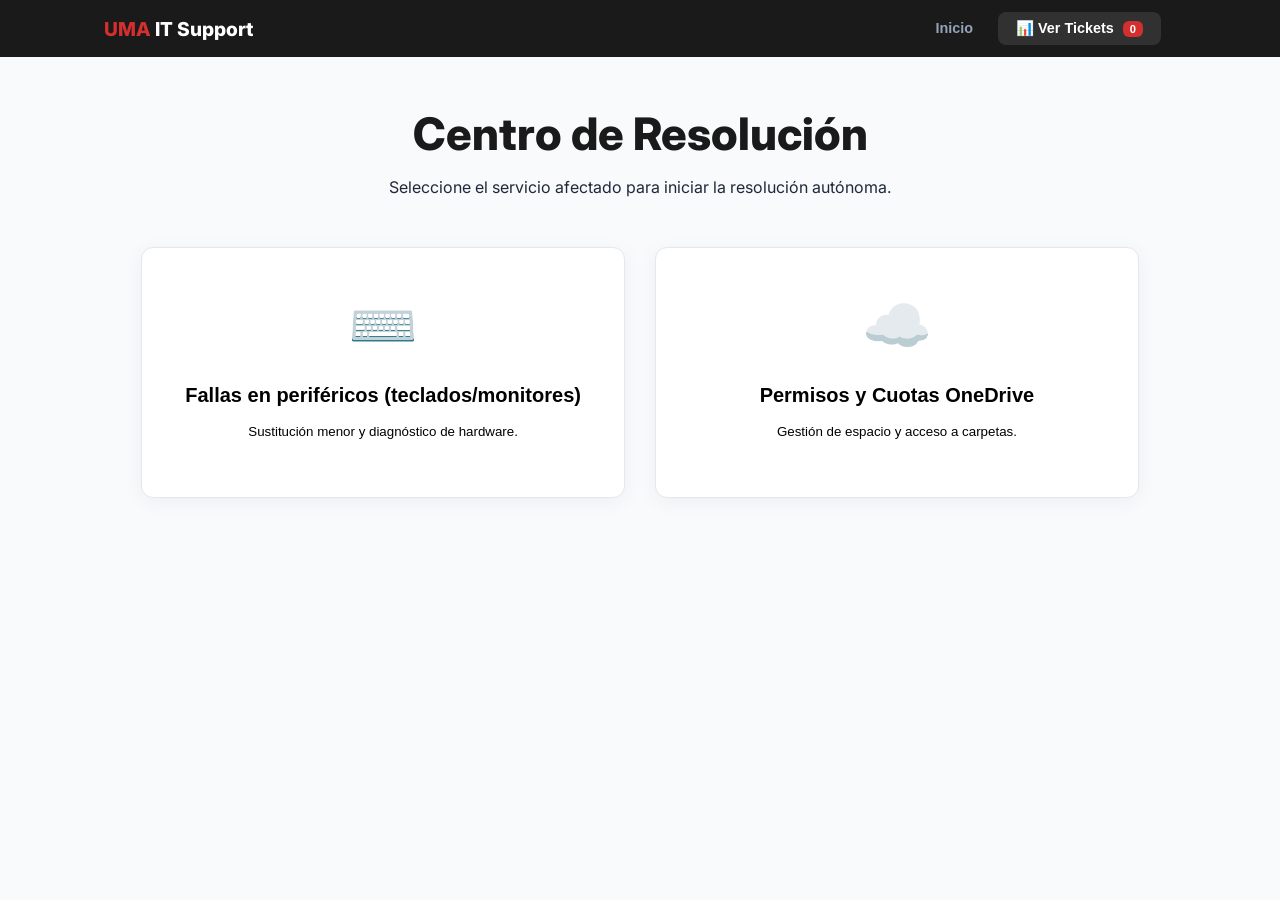
==== index.html @ 64b9947b "Rename proto.html to index.html" ====
<!DOCTYPE html>
<html lang="es">
<head>
    <meta charset="UTF-8">
    <meta name="viewport" content="width=device-width, initial-scale=1.0">
    <title>Portal de Soporte UMA - Gestión de TI</title>
    <link rel="stylesheet" href="styles.css">
    <link href="https://fonts.googleapis.com/css2?family=Inter:wght@400;500;600;700;800&display=swap" rel="stylesheet">
</head>
<body>
    <nav class="top-nav">
        <div class="nav-container">
            <div class="nav-logo"><span>UMA</span> IT Support</div>
            <div class="nav-links">
                <button class="nav-btn" onclick="showView('home-view')">Inicio</button>
                <button class="nav-btn btn-primary-nav" onclick="showDashboard()">
                    📊 Ver Tickets <span id="ticket-count" class="badge">0</span>
                </button>
            </div>
        </div>
    </nav>

    <div class="main-container">
        <section id="home-view" class="view">
            <div class="hero-section">
                <h1>Centro de Resolución</h1>
                <p>Seleccione el servicio afectado para iniciar la resolución autónoma.</p>
            </div>
            <nav class="portal-grid">
                <button class="support-card" onclick="startFlow('perifericos')">
                    <div class="card-icon">⌨️</div>
                    <h2>Fallas en periféricos (teclados/monitores)</h2>
                    <p>Sustitución menor y diagnóstico de hardware.</p>
                </button>
                <button class="support-card" onclick="startFlow('onedrive')">
                    <div class="card-icon">☁️</div>
                    <h2>Permisos y Cuotas OneDrive</h2>
                    <p>Gestión de espacio y acceso a carpetas.</p>
                </button>
            </nav>
        </section>

        <section id="flow-view" class="view hidden">
            <div class="wizard-container">
                <div class="progress-wrapper">
                    <div class="progress-container"><div id="progress-bar" class="progress-bar"></div></div>
                </div>
                <div class="flow-card">
                    <div id="step-1" class="step active">
                        <span class="step-tag">Paso 1: Energía</span>
                        <h3>Revisión de cables y encendido</h3>
                        <p>Asegúrese de que el monitor esté encendido. Si no da imagen, desconecte y vuelva a conectar el cable de energía al tomacorriente.</p>
                        <div class="btn-group">
                            <button class="btn-solved" onclick="solvedAction()">✅ ¡Solucionado!</button>
                            <button class="btn-black" onclick="nextStep(2)">Sigue fallando</button>
                        </div>
                    </div>
                    <div id="step-2" class="step">
                        <span class="step-tag">Paso 2: Conexión</span>
                        <h3>Prueba de Puertos y Limpieza</h3>
                        <p>Verifique que el puerto USB no tenga polvo o pelusa. Intente conectar el dispositivo en una ranura USB diferente.</p>
                        <div class="btn-group">
                            <button class="btn-solved" onclick="solvedAction()">✅ ¡Solucionado!</button>
                            <button class="btn-black" onclick="nextStep(3)">Probé otro puerto y sigue igual</button>
                        </div>
                    </div>
                    <div id="step-3" class="step">
                        <span class="step-tag">Paso 3: Seguridad</span>
                        <h3>Inspección Física del Cable</h3>
                        <p>¿El cable presenta daños visibles, está pelado o roto? (Requiere reemplazo inmediato por seguridad).</p>
                        <div class="btn-group">
                            <button class="btn-danger" onclick="setEscalation('Daño Físico'); nextStep(6);">Sí, está roto</button>
                            <button class="btn-black" onclick="nextStep(4)">El cable está bien</button>
                        </div>
                    </div>
                    <div id="step-4" class="step">
                        <span class="step-tag">Paso 4: Software</span>
                        <h3>Prueba de Configuración (Nivel 1 Call)</h3>
                        <p>Presione la tecla <b>Windows + P</b>. ¿Aparece el menú de proyección o el teclado reacciona a los comandos del sistema?</p>
                        <div class="btn-group">
                            <button class="btn-solved" onclick="solvedAction()">✅ ¡Solucionado!</button>
                            <button class="btn-black" onclick="setEscalation('Error de Drivers/SO'); nextStep(5);">No reacciona al software</button>
                        </div>
                    </div>
                    <div id="step-5" class="step">
                        <span class="step-tag">Paso 5: Triage</span>
                        <h3>Validación de Área (L1 vs L4)</h3>
                        <p>¿Hay otros compañeros en su misma área con la misma falla masiva hoy?</p>
                        <div class="btn-group">
                            <button class="btn-danger" onclick="setEscalation('Defecto de Lote'); nextStep(6);">Sí, falla masiva</button>
                            <button class="btn-black" onclick="nextStep(6);">No, solo soy yo</button>
                        </div>
                    </div>
                    <div id="step-6" class="step">
                        <span class="step-tag">Registro</span>
                        <h3>Creación de Ticket</h3>
                        <p>Diagnóstico preliminar: <strong id="hw-diag-pre">L1 - Reemplazo Menor</strong></p>
                        <input type="text" id="user-name" placeholder="Tu nombre completo" class="modern-input">
                        <button class="btn-submit" onclick="generateTicket('Soporte Hardware')">Crear Ticket</button>
                    </div>
                </div>
            </div>
        </section>

        <section id="onedrive-flow" class="view hidden">
            <div class="wizard-container">
                <div class="progress-wrapper">
                    <div class="progress-container"><div id="od-progress-bar" class="progress-bar"></div></div>
                </div>
                <div class="flow-card">
                    <div id="od-step-1" class="step active">
                        <h3>Problema en OneDrive</h3>
                        <p>Seleccione el error exacto que muestra el sistema:</p>
                        <div class="btn-group-vertical">
                            <button class="option-btn" onclick="branchOneDrive('cuota')">☁️ Almacenamiento lleno / Cuota excedida</button>
                            <button class="option-btn" onclick="branchOneDrive('permisos')">🔑 Mensaje de "No tienes permiso"</button>
                        </div>
                    </div>
                    <div id="od-step-cuota-1" class="step">
                        <span class="step-tag">Espacio</span>
                        <h3>Limpieza de Datos</h3>
                        <p>Vacíe la papelera de reciclaje y elimine archivos antiguos ordenando por tamaño en "Mis Archivos".</p>
                        <div class="btn-group">
                            <button class="btn-solved" onclick="solvedAction()">✅ ¡Solucionado!</button>
                            <button class="btn-black" onclick="prepareTicketOD('Límite de Capacidad (Cuota)')">Sigue sin espacio</button>
                        </div>
                    </div>
                    <div id="od-step-permisos-1" class="step">
                        <span class="step-tag">Acceso</span>
                        <h3>Gestión de Permisos</h3>
                        <p>Si no es el dueño, use la "notificación de permisos" para solicitar acceso automatizado al propietario.</p>
                        <div class="btn-group">
                            <button class="btn-solved" onclick="solvedAction()">✅ Solicitud Enviada</button>
                            <button class="btn-black" onclick="prepareTicketOD('Falla de acceso (Permisos)')">Error técnico de cuenta</button>
                        </div>
                    </div>
                    <div id="od-step-final" class="step">
                        <h3>Escalando a Nivel 1</h3>
                        <p>Incidente: <strong id="od-ticket-type"></strong></p>
                        <input type="text" id="od-user-name" placeholder="Tu nombre completo" class="modern-input">
                        <button class="btn-submit" onclick="generateTicketOD()">Enviar Reporte Cloud</button>
                    </div>
                </div>
            </div>
        </section>

        <section id="dashboard-view" class="view hidden">
            <header class="dashboard-header">
                <div class="header-info">
                    <h2>Panel de Gestión</h2>
                    <p>Monitoreo de cumplimiento</p>
                </div>
                <div class="dashboard-controls">
                    <div class="view-switcher">
                        <button id="btn-list" onclick="switchDashboardView('table')">Lista</button>
                        <button id="btn-kanban" onclick="switchDashboardView('kanban')">Kanban</button>
                    </div>
                    <button class="btn-export" onclick="exportToExcel()">📥 Reporte CSV</button>
                </div>
            </header>

            <div id="table-container" class="table-wrapper">
                <table class="modern-table">
                    <thead>
                        <tr><th>ID</th><th>Solicitante</th><th>Categoría</th><th>Diagnóstico</th><th>Tiempo de respuesta</th><th>Estado</th></tr>
                    </thead>
                    <tbody id="ticket-body"></tbody>
                </table>
            </div>

            <div id="kanban-container" class="kanban-board hidden">
                <div class="kanban-col" id="col-Abierto" ondrop="drop(event)" ondragover="allowDrop(event)">
                    <div class="col-header"><span class="dot red"></span> Abiertos</div>
                    <div class="kanban-cards"></div>
                </div>
                <div class="kanban-col" id="col-En-Proceso" ondrop="drop(event)" ondragover="allowDrop(event)">
                    <div class="col-header"><span class="dot orange"></span> En Proceso</div>
                    <div class="kanban-cards"></div>
                </div>
                <div class="kanban-col" id="col-Resuelto" ondrop="drop(event)" ondragover="allowDrop(event)">
                    <div class="col-header"><span class="dot green"></span> Resueltos</div>
                    <div class="kanban-cards"></div>
                </div>
            </div>
        </section>
    </div>
    <script src="script.js"></script>
</body>
</html>
---- styles.css ----
:root {
    --uma-red: #d32f2f;
    --uma-black: #1a1a1b;
    --bg-light: #f8fafc;
    --white: #ffffff;
    --text-main: #1e293b;
    --text-muted: #64748b;
    --shadow: 0 4px 20px rgba(0,0,0,0.05);
    --radius: 12px;
}

* { box-sizing: border-box; transition: 0.2s ease; }
body { font-family: 'Inter', sans-serif; background-color: var(--bg-light); margin: 0; color: var(--text-main); }

/* Navegación */
.top-nav { background: var(--uma-black); padding: 12px 0; position: sticky; top: 0; z-index: 100; }
.nav-container { max-width: 1200px; margin: 0 auto; display: flex; justify-content: space-between; align-items: center; padding: 0 5%; }
.nav-logo { color: white; font-weight: 800; font-size: 1.2rem; }
.nav-logo span { color: var(--uma-red); }
.nav-btn { background: transparent; border: none; color: #94a3b8; cursor: pointer; font-weight: 600; font-size: 0.9rem; margin-right: 15px; }
.btn-primary-nav { background: rgba(255,255,255,0.1); padding: 8px 18px; border-radius: 8px; color: white; }
.badge { background: var(--uma-red); color: white; padding: 2px 7px; border-radius: 6px; font-size: 0.7rem; font-weight: 700; margin-left: 5px; }

/* Contenedor y Home */
.main-container { max-width: 1100px; margin: 50px auto; padding: 0 4%; text-align: center; }
.hero-section { margin-bottom: 50px; }
.hero-section h1 { font-size: 2.8rem; font-weight: 800; color: var(--uma-black); margin-bottom: 12px; }

.portal-grid { display: grid; grid-template-columns: repeat(auto-fit, minmax(320px, 1fr)); gap: 30px; }
.support-card { background: var(--white); border: 1px solid #e2e8f0; border-radius: var(--radius); padding: 45px 30px; cursor: pointer; text-align: center; box-shadow: var(--shadow); position: relative; }
.support-card:hover { transform: translateY(-6px); border-color: var(--uma-red); }
.card-icon { font-size: 3.5rem; margin-bottom: 25px; display: block; }

/* Wizard */
.wizard-container { max-width: 650px; margin: 0 auto; text-align: left; }
.progress-container { background: #e2e8f0; height: 10px; border-radius: 10px; margin-bottom: 35px; }
.progress-bar { background: var(--uma-red); height: 100%; width: 0%; border-radius: 10px; box-shadow: 0 0 10px rgba(211,47,47,0.3); }
.flow-card { background: var(--white); padding: 45px; border-radius: 16px; box-shadow: var(--shadow); border: 1px solid #e2e8f0; min-height: 320px; }
.step { display: none; }
.step.active { display: block; animation: fadeIn 0.4s ease; }
.step-tag { display: inline-block; background: #fee2e2; color: #991b1b; font-size: 0.75rem; font-weight: 800; padding: 5px 14px; border-radius: 30px; margin-bottom: 20px; }

/* Botones */
.btn-group { display: flex; gap: 15px; margin-top: 30px; }
.btn-group-vertical { display: flex; flex-direction: column; gap: 15px; margin-top: 25px; }
.btn-solved { background: #10b981; color: white; border: none; padding: 16px; border-radius: 10px; font-weight: 700; cursor: pointer; }
.btn-black { background: var(--uma-black); color: white; border: none; padding: 16px; border-radius: 10px; font-weight: 700; cursor: pointer; }
.btn-danger { background: #ef4444; color: white; border: none; padding: 16px; border-radius: 10px; font-weight: 700; cursor: pointer; }
.btn-submit { width: 100%; background: var(--uma-red); color: white; border: none; padding: 18px; border-radius: 10px; font-weight: 800; cursor: pointer; font-size: 1rem; }
.option-btn { width: 100%; background: white; border: 2px solid #e2e8f0; padding: 20px; border-radius: 12px; text-align: left; font-weight: 700; margin-bottom: 12px; cursor: pointer; }
.option-btn:hover { border-color: var(--uma-red); background: #fef2f2; }
.modern-input { width: 100%; padding: 16px; border: 2px solid #e2e8f0; border-radius: 10px; margin: 25px 0; outline: none; font-size: 1rem; }

/* Dashboard UI */
.dashboard-header { display: flex; justify-content: space-between; align-items: flex-end; margin-bottom: 40px; text-align: left; }
.dashboard-controls { display: flex; align-items: center; gap: 15px; }
.view-switcher { background: #e2e8f0; padding: 4px; border-radius: 10px; display: flex; }
.view-switcher button { background: transparent; border: none; padding: 10px 24px; cursor: pointer; border-radius: 8px; font-weight: 700; color: var(--text-muted); font-size: 0.9rem; }
.view-switcher button.active-btn { background: var(--white); color: var(--uma-red); box-shadow: 0 2px 6px rgba(0,0,0,0.1); }
.btn-export { background: #15803d; color: white; border: none; padding: 14px 22px; border-radius: 10px; font-weight: 700; cursor: pointer; font-size: 0.9rem; }

/* Tabla y Kanban */
.table-wrapper { background: var(--white); border-radius: 14px; overflow: hidden; box-shadow: var(--shadow); border: 1px solid #e2e8f0; }
.modern-table { width: 100%; border-collapse: collapse; text-align: left; }
.modern-table th { background: #f8fafc; padding: 18px; font-size: 0.85rem; color: var(--text-muted); border-bottom: 1px solid #e2e8f0; }
.modern-table td { padding: 18px; border-bottom: 1px solid #f1f5f9; }

.kanban-board { display: grid; grid-template-columns: repeat(3, 1fr); gap: 25px; margin-top: 20px; }
.kanban-col { background: #f1f5f9; border-radius: 16px; min-height: 600px; padding: 20px; text-align: left; }
.col-header { font-weight: 800; font-size: 1rem; margin-bottom: 25px; display: flex; align-items: center; gap: 10px; }
.dot { width: 10px; height: 10px; border-radius: 50%; }
.dot.red { background: #ef4444; }
.dot.orange { background: #f59e0b; }
.dot.green { background: #10b981; }

.kanban-card { background: var(--white); border-radius: 12px; padding: 20px; margin-bottom: 15px; box-shadow: 0 2px 4px rgba(0,0,0,0.04); border-left: 6px solid #e2e8f0; cursor: grab; }
.badge-service { display: inline-block; padding: 4px 10px; border-radius: 6px; font-size: 0.7rem; font-weight: 800; margin-bottom: 10px; text-transform: uppercase; }
.bg-hardware { background: #fef2f2; color: #991b1b; }
.bg-cloud { background: #eff6ff; color: #1e40af; }

.state-abierto { border-left-color: #ef4444 !important; }
.state-proceso { border-left-color: #f59e0b !important; }
.state-resuelto { border-left-color: #10b981 !important; }

.hidden { display: none !important; }
@keyframes fadeIn { from { opacity: 0; transform: translateY(15px); } to { opacity: 1; transform: translateY(0); } }
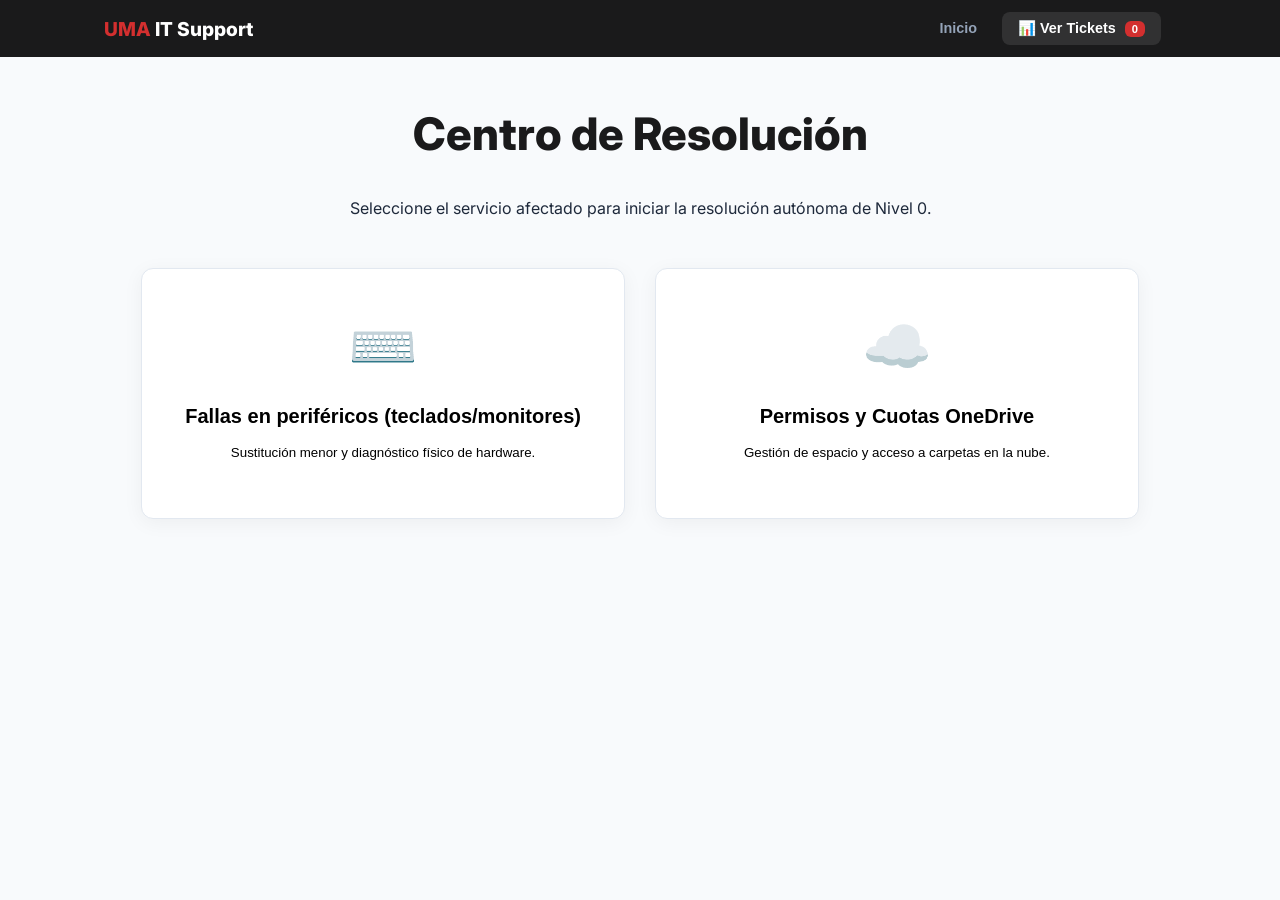
==== commit 2f5939b5: "Update index.html" ====
--- a/index.html
+++ b/index.html
@@ -24,18 +24,18 @@
         <section id="home-view" class="view">
             <div class="hero-section">
                 <h1>Centro de Resolución</h1>
-                <p>Seleccione el servicio afectado para iniciar la resolución autónoma.</p>
+                <p>Seleccione el servicio afectado para iniciar la resolución autónoma de Nivel 0.</p>
             </div>
             <nav class="portal-grid">
                 <button class="support-card" onclick="startFlow('perifericos')">
                     <div class="card-icon">⌨️</div>
                     <h2>Fallas en periféricos (teclados/monitores)</h2>
-                    <p>Sustitución menor y diagnóstico de hardware.</p>
+                    <p>Sustitución menor y diagnóstico físico de hardware.</p>
                 </button>
                 <button class="support-card" onclick="startFlow('onedrive')">
                     <div class="card-icon">☁️</div>
                     <h2>Permisos y Cuotas OneDrive</h2>
-                    <p>Gestión de espacio y acceso a carpetas.</p>
+                    <p>Gestión de espacio y acceso a carpetas en la nube.</p>
                 </button>
             </nav>
         </section>
@@ -61,42 +61,42 @@
                         <p>Verifique que el puerto USB no tenga polvo o pelusa. Intente conectar el dispositivo en una ranura USB diferente.</p>
                         <div class="btn-group">
                             <button class="btn-solved" onclick="solvedAction()">✅ ¡Solucionado!</button>
-                            <button class="btn-black" onclick="nextStep(3)">Probé otro puerto y sigue igual</button>
+                            <button class="btn-black" onclick="nextStep(3)">Sigue fallando</button>
                         </div>
                     </div>
                     <div id="step-3" class="step">
                         <span class="step-tag">Paso 3: Seguridad</span>
                         <h3>Inspección Física del Cable</h3>
-                        <p>¿El cable presenta daños visibles, está pelado o roto? (Requiere reemplazo inmediato por seguridad).</p>
+                        <p>¿El cable presenta daños visibles, está pelado o roto? Requiere un reemplazo inmediato por seguridad institucional.</p>
                         <div class="btn-group">
-                            <button class="btn-danger" onclick="setEscalation('Daño Físico'); nextStep(6);">Sí, está roto</button>
+                            <button class="btn-danger" onclick="setEscalation('L1 - Daño Físico'); nextStep(6);">Sí, está roto</button>
                             <button class="btn-black" onclick="nextStep(4)">El cable está bien</button>
                         </div>
                     </div>
                     <div id="step-4" class="step">
                         <span class="step-tag">Paso 4: Software</span>
-                        <h3>Prueba de Configuración (Nivel 1 Call)</h3>
-                        <p>Presione la tecla <b>Windows + P</b>. ¿Aparece el menú de proyección o el teclado reacciona a los comandos del sistema?</p>
+                        <h3>Prueba de Configuración</h3>
+                        <p>Presione la tecla Windows + P. ¿Aparece el menú de proyección o el teclado reacciona a los comandos del sistema?</p>
                         <div class="btn-group">
                             <button class="btn-solved" onclick="solvedAction()">✅ ¡Solucionado!</button>
-                            <button class="btn-black" onclick="setEscalation('Error de Drivers/SO'); nextStep(5);">No reacciona al software</button>
+                            <button class="btn-black" onclick="setEscalation('L2 - Error de Drivers/SO'); nextStep(5);">No reacciona</button>
                         </div>
                     </div>
                     <div id="step-5" class="step">
                         <span class="step-tag">Paso 5: Triage</span>
-                        <h3>Validación de Área (L1 vs L4)</h3>
+                        <h3>Validación de Área</h3>
                         <p>¿Hay otros compañeros en su misma área con la misma falla masiva hoy?</p>
                         <div class="btn-group">
-                            <button class="btn-danger" onclick="setEscalation('Defecto de Lote'); nextStep(6);">Sí, falla masiva</button>
+                            <button class="btn-danger" onclick="setEscalation('L4 - Defecto de Lote'); nextStep(6);">Sí, falla masiva</button>
                             <button class="btn-black" onclick="nextStep(6);">No, solo soy yo</button>
                         </div>
                     </div>
                     <div id="step-6" class="step">
-                        <span class="step-tag">Registro</span>
-                        <h3>Creación de Ticket</h3>
+                        <span class="step-tag">Final</span>
+                        <h3>Registro de Incidente</h3>
                         <p>Diagnóstico preliminar: <strong id="hw-diag-pre">L1 - Reemplazo Menor</strong></p>
                         <input type="text" id="user-name" placeholder="Tu nombre completo" class="modern-input">
-                        <button class="btn-submit" onclick="generateTicket('Soporte Hardware')">Crear Ticket</button>
+                        <button class="btn-submit" onclick="generateTicket('Soporte Hardware')">Crear Ticket Hardware</button>
                     </div>
                 </div>
             </div>
@@ -118,20 +118,20 @@
                     </div>
                     <div id="od-step-cuota-1" class="step">
                         <span class="step-tag">Espacio</span>
-                        <h3>Limpieza de Datos</h3>
-                        <p>Vacíe la papelera de reciclaje y elimine archivos antiguos ordenando por tamaño en "Mis Archivos".</p>
+                        <h3>Gestión de Espacio</h3>
+                        <p>Vacíe la papelera de reciclaje y elimine archivos pesados antiguos en "Mis Archivos".</p>
                         <div class="btn-group">
                             <button class="btn-solved" onclick="solvedAction()">✅ ¡Solucionado!</button>
-                            <button class="btn-black" onclick="prepareTicketOD('Límite de Capacidad (Cuota)')">Sigue sin espacio</button>
+                            <button class="btn-black" onclick="prepareTicketOD('Límite de Capacidad (Cuota)')">Sigo sin espacio</button>
                         </div>
                     </div>
                     <div id="od-step-permisos-1" class="step">
                         <span class="step-tag">Acceso</span>
                         <h3>Gestión de Permisos</h3>
-                        <p>Si no es el dueño, use la "notificación de permisos" para solicitar acceso automatizado al propietario.</p>
+                        <p>Verifique su cuenta institucional o solicite acceso al propietario mediante la notificación automática.</p>
                         <div class="btn-group">
-                            <button class="btn-solved" onclick="solvedAction()">✅ Solicitud Enviada</button>
-                            <button class="btn-black" onclick="prepareTicketOD('Falla de acceso (Permisos)')">Error técnico de cuenta</button>
+                            <button class="btn-solved" onclick="solvedAction()">✅ Solicitado</button>
+                            <button class="btn-black" onclick="prepareTicketOD('Falla de acceso (Permisos)')">Error persistente</button>
                         </div>
                     </div>
                     <div id="od-step-final" class="step">
@@ -148,21 +148,21 @@
             <header class="dashboard-header">
                 <div class="header-info">
                     <h2>Panel de Gestión</h2>
-                    <p>Monitoreo de cumplimiento</p>
+                    <p>Monitoreo de cumplimiento (SOP).</p>
                 </div>
                 <div class="dashboard-controls">
                     <div class="view-switcher">
                         <button id="btn-list" onclick="switchDashboardView('table')">Lista</button>
                         <button id="btn-kanban" onclick="switchDashboardView('kanban')">Kanban</button>
                     </div>
-                    <button class="btn-export" onclick="exportToExcel()">📥 Reporte CSV</button>
+                    <button class="btn-export" onclick="exportToExcel()">📥 Exportar CSV</button>
                 </div>
             </header>
 
             <div id="table-container" class="table-wrapper">
                 <table class="modern-table">
                     <thead>
-                        <tr><th>ID</th><th>Solicitante</th><th>Categoría</th><th>Diagnóstico</th><th>Tiempo de respuesta</th><th>Estado</th></tr>
+                        <tr><th>ID</th><th>Solicitante</th><th>Categoría</th><th>Diagnóstico</th><th>SLA</th><th>Estado</th></tr>
                     </thead>
                     <tbody id="ticket-body"></tbody>
                 </table>
@@ -184,6 +184,16 @@
             </div>
         </section>
     </div>
+
+    <div id="custom-modal" class="modal-overlay hidden">
+        <div class="modal-content">
+            <div id="modal-icon">⚠️</div>
+            <h3 id="modal-title">Atención</h3>
+            <p id="modal-message"></p>
+            <button class="btn-submit" onclick="closeModal()">Entendido</button>
+        </div>
+    </div>
+
     <script src="script.js"></script>
 </body>
 </html>
--- a/styles.css
+++ b/styles.css
@@ -9,38 +9,47 @@
     --radius: 12px;
 }
 
-* { box-sizing: border-box; transition: 0.2s ease; }
+* { box-sizing: border-box; transition: 0.3s ease; }
 body { font-family: 'Inter', sans-serif; background-color: var(--bg-light); margin: 0; color: var(--text-main); }
 
-/* Navegación */
+/* Navbar */
 .top-nav { background: var(--uma-black); padding: 12px 0; position: sticky; top: 0; z-index: 100; }
 .nav-container { max-width: 1200px; margin: 0 auto; display: flex; justify-content: space-between; align-items: center; padding: 0 5%; }
 .nav-logo { color: white; font-weight: 800; font-size: 1.2rem; }
 .nav-logo span { color: var(--uma-red); }
 .nav-btn { background: transparent; border: none; color: #94a3b8; cursor: pointer; font-weight: 600; font-size: 0.9rem; margin-right: 15px; }
-.btn-primary-nav { background: rgba(255,255,255,0.1); padding: 8px 18px; border-radius: 8px; color: white; }
+.btn-primary-nav { background: rgba(255,255,255,0.1); padding: 8px 16px; border-radius: 8px; color: white; }
 .badge { background: var(--uma-red); color: white; padding: 2px 7px; border-radius: 6px; font-size: 0.7rem; font-weight: 700; margin-left: 5px; }
 
-/* Contenedor y Home */
+/* Dashboard Controls - ALINEACIÓN SOLUCIONADA */
+.dashboard-header { display: flex; justify-content: space-between; align-items: flex-end; margin-bottom: 40px; text-align: left; }
+.dashboard-controls { display: flex; align-items: center; gap: 15px; }
+
+.view-switcher { background: #e2e8f0; padding: 4px; border-radius: 10px; display: flex; }
+.view-switcher button { background: transparent; border: none; padding: 10px 24px; cursor: pointer; border-radius: 8px; font-weight: 700; color: var(--text-muted); font-size: 0.9rem; }
+.view-switcher button.active-btn { background: var(--white); color: var(--uma-red); box-shadow: 0 2px 6px rgba(0,0,0,0.1); }
+.btn-export { background: #15803d; color: white; border: none; padding: 14px 22px; border-radius: 10px; font-weight: 700; cursor: pointer; font-size: 0.9rem; }
+
+/* Home Section */
 .main-container { max-width: 1100px; margin: 50px auto; padding: 0 4%; text-align: center; }
-.hero-section { margin-bottom: 50px; }
-.hero-section h1 { font-size: 2.8rem; font-weight: 800; color: var(--uma-black); margin-bottom: 12px; }
+.hero-section { margin-bottom: 50px; animation: fadeIn 0.8s ease-out; }
+.hero-section h1 { font-size: 2.8rem; font-weight: 800; color: var(--uma-black); }
 
 .portal-grid { display: grid; grid-template-columns: repeat(auto-fit, minmax(320px, 1fr)); gap: 30px; }
-.support-card { background: var(--white); border: 1px solid #e2e8f0; border-radius: var(--radius); padding: 45px 30px; cursor: pointer; text-align: center; box-shadow: var(--shadow); position: relative; }
+.support-card { background: var(--white); border: 1px solid #e2e8f0; border-radius: var(--radius); padding: 45px 30px; cursor: pointer; box-shadow: var(--shadow); position: relative; }
 .support-card:hover { transform: translateY(-6px); border-color: var(--uma-red); }
 .card-icon { font-size: 3.5rem; margin-bottom: 25px; display: block; }
 
-/* Wizard */
+/* Wizard con ANIMACIONES */
 .wizard-container { max-width: 650px; margin: 0 auto; text-align: left; }
 .progress-container { background: #e2e8f0; height: 10px; border-radius: 10px; margin-bottom: 35px; }
 .progress-bar { background: var(--uma-red); height: 100%; width: 0%; border-radius: 10px; box-shadow: 0 0 10px rgba(211,47,47,0.3); }
-.flow-card { background: var(--white); padding: 45px; border-radius: 16px; box-shadow: var(--shadow); border: 1px solid #e2e8f0; min-height: 320px; }
+.flow-card { background: var(--white); padding: 45px; border-radius: 16px; box-shadow: var(--shadow); border: 1px solid #e2e8f0; min-height: 320px; animation: slideUp 0.5s ease-out; }
 .step { display: none; }
-.step.active { display: block; animation: fadeIn 0.4s ease; }
+.step.active { display: block; }
 .step-tag { display: inline-block; background: #fee2e2; color: #991b1b; font-size: 0.75rem; font-weight: 800; padding: 5px 14px; border-radius: 30px; margin-bottom: 20px; }
 
-/* Botones */
+/* Botones Wizard */
 .btn-group { display: flex; gap: 15px; margin-top: 30px; }
 .btn-group-vertical { display: flex; flex-direction: column; gap: 15px; margin-top: 25px; }
 .btn-solved { background: #10b981; color: white; border: none; padding: 16px; border-radius: 10px; font-weight: 700; cursor: pointer; }
@@ -48,26 +57,13 @@
 .btn-danger { background: #ef4444; color: white; border: none; padding: 16px; border-radius: 10px; font-weight: 700; cursor: pointer; }
 .btn-submit { width: 100%; background: var(--uma-red); color: white; border: none; padding: 18px; border-radius: 10px; font-weight: 800; cursor: pointer; font-size: 1rem; }
 .option-btn { width: 100%; background: white; border: 2px solid #e2e8f0; padding: 20px; border-radius: 12px; text-align: left; font-weight: 700; margin-bottom: 12px; cursor: pointer; }
-.option-btn:hover { border-color: var(--uma-red); background: #fef2f2; }
+.option-btn:hover { border-color: var(--uma-red); background: #fef2f2; transform: scale(1.02); }
 .modern-input { width: 100%; padding: 16px; border: 2px solid #e2e8f0; border-radius: 10px; margin: 25px 0; outline: none; font-size: 1rem; }
 
-/* Dashboard UI */
-.dashboard-header { display: flex; justify-content: space-between; align-items: flex-end; margin-bottom: 40px; text-align: left; }
-.dashboard-controls { display: flex; align-items: center; gap: 15px; }
-.view-switcher { background: #e2e8f0; padding: 4px; border-radius: 10px; display: flex; }
-.view-switcher button { background: transparent; border: none; padding: 10px 24px; cursor: pointer; border-radius: 8px; font-weight: 700; color: var(--text-muted); font-size: 0.9rem; }
-.view-switcher button.active-btn { background: var(--white); color: var(--uma-red); box-shadow: 0 2px 6px rgba(0,0,0,0.1); }
-.btn-export { background: #15803d; color: white; border: none; padding: 14px 22px; border-radius: 10px; font-weight: 700; cursor: pointer; font-size: 0.9rem; }
-
-/* Tabla y Kanban */
-.table-wrapper { background: var(--white); border-radius: 14px; overflow: hidden; box-shadow: var(--shadow); border: 1px solid #e2e8f0; }
-.modern-table { width: 100%; border-collapse: collapse; text-align: left; }
-.modern-table th { background: #f8fafc; padding: 18px; font-size: 0.85rem; color: var(--text-muted); border-bottom: 1px solid #e2e8f0; }
-.modern-table td { padding: 18px; border-bottom: 1px solid #f1f5f9; }
-
+/* Kanban UI */
 .kanban-board { display: grid; grid-template-columns: repeat(3, 1fr); gap: 25px; margin-top: 20px; }
 .kanban-col { background: #f1f5f9; border-radius: 16px; min-height: 600px; padding: 20px; text-align: left; }
-.col-header { font-weight: 800; font-size: 1rem; margin-bottom: 25px; display: flex; align-items: center; gap: 10px; }
+.col-header { font-weight: 800; display: flex; align-items: center; gap: 10px; margin-bottom: 25px; }
 .dot { width: 10px; height: 10px; border-radius: 50%; }
 .dot.red { background: #ef4444; }
 .dot.orange { background: #f59e0b; }
@@ -82,5 +78,19 @@
 .state-proceso { border-left-color: #f59e0b !important; }
 .state-resuelto { border-left-color: #10b981 !important; }
 
+/* Modal Custom */
+.modal-overlay { position: fixed; top: 0; left: 0; width: 100%; height: 100%; background: rgba(0,0,0,0.6); display: flex; align-items: center; justify-content: center; z-index: 1000; backdrop-filter: blur(4px); }
+.modal-content { background: white; padding: 40px; border-radius: 20px; text-align: center; max-width: 400px; box-shadow: 0 10px 40px rgba(0,0,0,0.3); animation: scaleIn 0.3s ease-out; }
+#modal-icon { font-size: 3.5rem; margin-bottom: 15px; }
+
+/* Tabla */
+.table-wrapper { background: var(--white); border-radius: 14px; overflow: hidden; box-shadow: var(--shadow); border: 1px solid #e2e8f0; }
+.modern-table { width: 100%; border-collapse: collapse; text-align: left; }
+.modern-table th { background: #f8fafc; padding: 18px; font-size: 0.85rem; color: var(--text-muted); border-bottom: 1px solid #e2e8f0; }
+.modern-table td { padding: 18px; border-bottom: 1px solid #f1f5f9; }
+
+/* Utils */
 .hidden { display: none !important; }
-@keyframes fadeIn { from { opacity: 0; transform: translateY(15px); } to { opacity: 1; transform: translateY(0); } }+@keyframes fadeIn { from { opacity: 0; } to { opacity: 1; } }
+@keyframes slideUp { from { transform: translateY(30px); opacity: 0; } to { transform: translateY(0); opacity: 1; } }
+@keyframes scaleIn { from { transform: scale(0.8); opacity: 0; } to { transform: scale(1); opacity: 1; } }
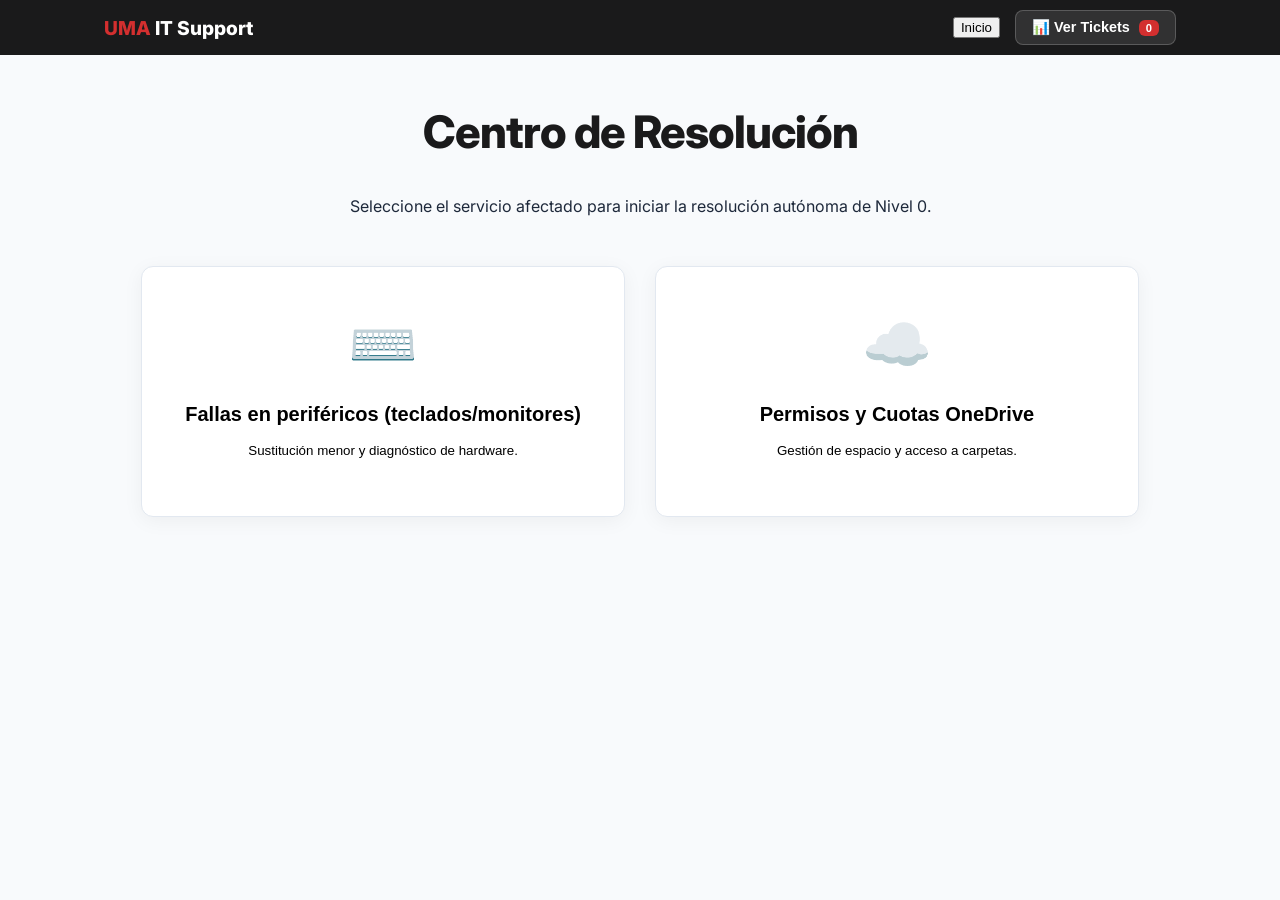
==== commit 29e5e06b: "Update index.html" ====
--- a/index.html
+++ b/index.html
@@ -12,7 +12,7 @@
         <div class="nav-container">
             <div class="nav-logo"><span>UMA</span> IT Support</div>
             <div class="nav-links">
-                <button class="nav-btn" onclick="showView('home-view')">Inicio</button>
+                <button class="nav-btn-link" onclick="showView('home-view')">Inicio</button>
                 <button class="nav-btn btn-primary-nav" onclick="showDashboard()">
                     📊 Ver Tickets <span id="ticket-count" class="badge">0</span>
                 </button>
@@ -30,12 +30,12 @@
                 <button class="support-card" onclick="startFlow('perifericos')">
                     <div class="card-icon">⌨️</div>
                     <h2>Fallas en periféricos (teclados/monitores)</h2>
-                    <p>Sustitución menor y diagnóstico físico de hardware.</p>
+                    <p>Sustitución menor y diagnóstico de hardware.</p>
                 </button>
                 <button class="support-card" onclick="startFlow('onedrive')">
                     <div class="card-icon">☁️</div>
                     <h2>Permisos y Cuotas OneDrive</h2>
-                    <p>Gestión de espacio y acceso a carpetas en la nube.</p>
+                    <p>Gestión de espacio y acceso a carpetas.</p>
                 </button>
             </nav>
         </section>
@@ -67,7 +67,7 @@
                     <div id="step-3" class="step">
                         <span class="step-tag">Paso 3: Seguridad</span>
                         <h3>Inspección Física del Cable</h3>
-                        <p>¿El cable presenta daños visibles, está pelado o roto? Requiere un reemplazo inmediato por seguridad institucional.</p>
+                        <p>¿El cable presenta daños visibles, está pelado o roto? Requiere un reemplazo inmediato por seguridad.</p>
                         <div class="btn-group">
                             <button class="btn-danger" onclick="setEscalation('L1 - Daño Físico'); nextStep(6);">Sí, está roto</button>
                             <button class="btn-black" onclick="nextStep(4)">El cable está bien</button>
@@ -76,7 +76,7 @@
                     <div id="step-4" class="step">
                         <span class="step-tag">Paso 4: Software</span>
                         <h3>Prueba de Configuración</h3>
-                        <p>Presione la tecla Windows + P. ¿Aparece el menú de proyección o el teclado reacciona a los comandos del sistema?</p>
+                        <p>Presione la tecla Windows + P. ¿Aparece el menú de proyección o el teclado reacciona a los comandos?</p>
                         <div class="btn-group">
                             <button class="btn-solved" onclick="solvedAction()">✅ ¡Solucionado!</button>
                             <button class="btn-black" onclick="setEscalation('L2 - Error de Drivers/SO'); nextStep(5);">No reacciona</button>
@@ -85,7 +85,7 @@
                     <div id="step-5" class="step">
                         <span class="step-tag">Paso 5: Triage</span>
                         <h3>Validación de Área</h3>
-                        <p>¿Hay otros compañeros en su misma área con la misma falla masiva hoy?</p>
+                        <p>¿Hay otros compañeros en su misma área con la misma falla masiva hoy? (Diferenciar L1 vs L4).</p>
                         <div class="btn-group">
                             <button class="btn-danger" onclick="setEscalation('L4 - Defecto de Lote'); nextStep(6);">Sí, falla masiva</button>
                             <button class="btn-black" onclick="nextStep(6);">No, solo soy yo</button>
@@ -96,7 +96,7 @@
                         <h3>Registro de Incidente</h3>
                         <p>Diagnóstico preliminar: <strong id="hw-diag-pre">L1 - Reemplazo Menor</strong></p>
                         <input type="text" id="user-name" placeholder="Tu nombre completo" class="modern-input">
-                        <button class="btn-submit" onclick="generateTicket('Soporte Hardware')">Crear Ticket Hardware</button>
+                        <button class="btn-submit" onclick="generateTicket('Soporte Hardware')">Crear Ticket</button>
                     </div>
                 </div>
             </div>
@@ -114,29 +114,30 @@
                         <div class="btn-group-vertical">
                             <button class="option-btn" onclick="branchOneDrive('cuota')">☁️ Almacenamiento lleno / Cuota excedida</button>
                             <button class="option-btn" onclick="branchOneDrive('permisos')">🔑 Mensaje de "No tienes permiso"</button>
+                            <button class="option-btn" style="border-color:#ff7675" onclick="prepareTicketOD('L4 - Microsoft (Caída de Servicio)')">🚨 Falla masiva de OneDrive (No abre a nadie)</button>
                         </div>
                     </div>
                     <div id="od-step-cuota-1" class="step">
                         <span class="step-tag">Espacio</span>
-                        <h3>Gestión de Espacio</h3>
-                        <p>Vacíe la papelera de reciclaje y elimine archivos pesados antiguos en "Mis Archivos".</p>
+                        <h3>Limpieza de Datos</h3>
+                        <p>Vacíe la papelera de reciclaje y elimine archivos antiguos ordenando por tamaño.</p>
                         <div class="btn-group">
                             <button class="btn-solved" onclick="solvedAction()">✅ ¡Solucionado!</button>
-                            <button class="btn-black" onclick="prepareTicketOD('Límite de Capacidad (Cuota)')">Sigo sin espacio</button>
+                            <button class="btn-black" onclick="prepareTicketOD('L2 - Aumento de Cuota')">Sigo sin espacio</button>
                         </div>
                     </div>
                     <div id="od-step-permisos-1" class="step">
                         <span class="step-tag">Acceso</span>
                         <h3>Gestión de Permisos</h3>
-                        <p>Verifique su cuenta institucional o solicite acceso al propietario mediante la notificación automática.</p>
+                        <p>Verifique su cuenta o solicite acceso al propietario mediante la notificación automática.</p>
                         <div class="btn-group">
                             <button class="btn-solved" onclick="solvedAction()">✅ Solicitado</button>
-                            <button class="btn-black" onclick="prepareTicketOD('Falla de acceso (Permisos)')">Error persistente</button>
+                            <button class="btn-black" onclick="prepareTicketOD('L2 - Corrección de Permisos')">Error persistente</button>
                         </div>
                     </div>
                     <div id="od-step-final" class="step">
-                        <h3>Escalando a Nivel 1</h3>
-                        <p>Incidente: <strong id="od-ticket-type"></strong></p>
+                        <h3>Escalando Incidente</h3>
+                        <p>Diagnóstico: <strong id="od-ticket-type"></strong></p>
                         <input type="text" id="od-user-name" placeholder="Tu nombre completo" class="modern-input">
                         <button class="btn-submit" onclick="generateTicketOD()">Enviar Reporte Cloud</button>
                     </div>
@@ -146,41 +147,22 @@
 
         <section id="dashboard-view" class="view hidden">
             <header class="dashboard-header">
-                <div class="header-info">
-                    <h2>Panel de Gestión</h2>
-                    <p>Monitoreo de cumplimiento (SOP).</p>
-                </div>
+                <div class="header-info"><h2>Panel de Gestión</h2><p>Triage y cumplimiento de Matriz Diagnóstica.</p></div>
                 <div class="dashboard-controls">
-                    <div class="view-switcher">
-                        <button id="btn-list" onclick="switchDashboardView('table')">Lista</button>
-                        <button id="btn-kanban" onclick="switchDashboardView('kanban')">Kanban</button>
-                    </div>
+                    <div class="view-switcher"><button id="btn-list" onclick="switchDashboardView('table')">Lista</button><button id="btn-kanban" onclick="switchDashboardView('kanban')">Kanban</button></div>
                     <button class="btn-export" onclick="exportToExcel()">📥 Exportar CSV</button>
                 </div>
             </header>
-
             <div id="table-container" class="table-wrapper">
                 <table class="modern-table">
-                    <thead>
-                        <tr><th>ID</th><th>Solicitante</th><th>Categoría</th><th>Diagnóstico</th><th>SLA</th><th>Estado</th></tr>
-                    </thead>
+                    <thead><tr><th>ID</th><th>Solicitante</th><th>Categoría</th><th>Diagnóstico</th><th>SLA</th><th>Estado</th></tr></thead>
                     <tbody id="ticket-body"></tbody>
                 </table>
             </div>
-
             <div id="kanban-container" class="kanban-board hidden">
-                <div class="kanban-col" id="col-Abierto" ondrop="drop(event)" ondragover="allowDrop(event)">
-                    <div class="col-header"><span class="dot red"></span> Abiertos</div>
-                    <div class="kanban-cards"></div>
-                </div>
-                <div class="kanban-col" id="col-En-Proceso" ondrop="drop(event)" ondragover="allowDrop(event)">
-                    <div class="col-header"><span class="dot orange"></span> En Proceso</div>
-                    <div class="kanban-cards"></div>
-                </div>
-                <div class="kanban-col" id="col-Resuelto" ondrop="drop(event)" ondragover="allowDrop(event)">
-                    <div class="col-header"><span class="dot green"></span> Resueltos</div>
-                    <div class="kanban-cards"></div>
-                </div>
+                <div class="kanban-col" id="col-Abierto" ondrop="drop(event)" ondragover="allowDrop(event)"><div class="col-header"><span class="dot red"></span> Abiertos</div><div class="kanban-cards"></div></div>
+                <div class="kanban-col" id="col-En-Proceso" ondrop="drop(event)" ondragover="allowDrop(event)"><div class="col-header"><span class="dot orange"></span> En Proceso</div><div class="kanban-cards"></div></div>
+                <div class="kanban-col" id="col-Resuelto" ondrop="drop(event)" ondragover="allowDrop(event)"><div class="col-header"><span class="dot green"></span> Resueltos</div><div class="kanban-cards"></div></div>
             </div>
         </section>
     </div>
--- a/styles.css
+++ b/styles.css
@@ -12,44 +12,35 @@
 * { box-sizing: border-box; transition: 0.3s ease; }
 body { font-family: 'Inter', sans-serif; background-color: var(--bg-light); margin: 0; color: var(--text-main); }
 
-/* Navbar */
-.top-nav { background: var(--uma-black); padding: 12px 0; position: sticky; top: 0; z-index: 100; }
+/* BARRA NAVEGACIÓN CORREGIDA */
+.top-nav { background: var(--uma-black); padding: 10px 0; position: sticky; top: 0; z-index: 100; }
 .nav-container { max-width: 1200px; margin: 0 auto; display: flex; justify-content: space-between; align-items: center; padding: 0 5%; }
 .nav-logo { color: white; font-weight: 800; font-size: 1.2rem; }
 .nav-logo span { color: var(--uma-red); }
-.nav-btn { background: transparent; border: none; color: #94a3b8; cursor: pointer; font-weight: 600; font-size: 0.9rem; margin-right: 15px; }
-.btn-primary-nav { background: rgba(255,255,255,0.1); padding: 8px 16px; border-radius: 8px; color: white; }
+.nav-links { display: flex; align-items: center; gap: 15px; }
+.nav-btn { background: transparent; border: none; color: #94a3b8; cursor: pointer; font-weight: 600; font-size: 0.9rem; }
+.btn-primary-nav { background: rgba(255,255,255,0.1); padding: 8px 16px; border-radius: 8px; color: white; border: 1px solid rgba(255,255,255,0.2); }
 .badge { background: var(--uma-red); color: white; padding: 2px 7px; border-radius: 6px; font-size: 0.7rem; font-weight: 700; margin-left: 5px; }
 
-/* Dashboard Controls - ALINEACIÓN SOLUCIONADA */
-.dashboard-header { display: flex; justify-content: space-between; align-items: flex-end; margin-bottom: 40px; text-align: left; }
-.dashboard-controls { display: flex; align-items: center; gap: 15px; }
-
-.view-switcher { background: #e2e8f0; padding: 4px; border-radius: 10px; display: flex; }
-.view-switcher button { background: transparent; border: none; padding: 10px 24px; cursor: pointer; border-radius: 8px; font-weight: 700; color: var(--text-muted); font-size: 0.9rem; }
-.view-switcher button.active-btn { background: var(--white); color: var(--uma-red); box-shadow: 0 2px 6px rgba(0,0,0,0.1); }
-.btn-export { background: #15803d; color: white; border: none; padding: 14px 22px; border-radius: 10px; font-weight: 700; cursor: pointer; font-size: 0.9rem; }
-
-/* Home Section */
+/* LAYOUT Y HOME */
 .main-container { max-width: 1100px; margin: 50px auto; padding: 0 4%; text-align: center; }
 .hero-section { margin-bottom: 50px; animation: fadeIn 0.8s ease-out; }
-.hero-section h1 { font-size: 2.8rem; font-weight: 800; color: var(--uma-black); }
-
+.hero-section h1 { font-size: 2.8rem; font-weight: 800; color: var(--uma-black); letter-spacing: -1px; }
 .portal-grid { display: grid; grid-template-columns: repeat(auto-fit, minmax(320px, 1fr)); gap: 30px; }
 .support-card { background: var(--white); border: 1px solid #e2e8f0; border-radius: var(--radius); padding: 45px 30px; cursor: pointer; box-shadow: var(--shadow); position: relative; }
-.support-card:hover { transform: translateY(-6px); border-color: var(--uma-red); }
+.support-card:hover { transform: translateY(-6px); border-color: var(--uma-red); box-shadow: 0 10px 30px rgba(0,0,0,0.08); }
 .card-icon { font-size: 3.5rem; margin-bottom: 25px; display: block; }
 
-/* Wizard con ANIMACIONES */
+/* WIZARD ANIMADO */
 .wizard-container { max-width: 650px; margin: 0 auto; text-align: left; }
-.progress-container { background: #e2e8f0; height: 10px; border-radius: 10px; margin-bottom: 35px; }
-.progress-bar { background: var(--uma-red); height: 100%; width: 0%; border-radius: 10px; box-shadow: 0 0 10px rgba(211,47,47,0.3); }
-.flow-card { background: var(--white); padding: 45px; border-radius: 16px; box-shadow: var(--shadow); border: 1px solid #e2e8f0; min-height: 320px; animation: slideUp 0.5s ease-out; }
+.progress-container { background: #e2e8f0; height: 10px; border-radius: 10px; margin-bottom: 35px; overflow: hidden; }
+.progress-bar { background: var(--uma-red); height: 100%; width: 0%; border-radius: 10px; transition: width 0.5s ease; box-shadow: 0 0 10px rgba(211,47,47,0.3); }
+.flow-card { background: var(--white); padding: 45px; border-radius: 16px; box-shadow: var(--shadow); border: 1px solid #e2e8f0; min-height: 320px; animation: slideUp 0.4s ease; }
 .step { display: none; }
 .step.active { display: block; }
 .step-tag { display: inline-block; background: #fee2e2; color: #991b1b; font-size: 0.75rem; font-weight: 800; padding: 5px 14px; border-radius: 30px; margin-bottom: 20px; }
 
-/* Botones Wizard */
+/* BOTONES NEGROS */
 .btn-group { display: flex; gap: 15px; margin-top: 30px; }
 .btn-group-vertical { display: flex; flex-direction: column; gap: 15px; margin-top: 25px; }
 .btn-solved { background: #10b981; color: white; border: none; padding: 16px; border-radius: 10px; font-weight: 700; cursor: pointer; }
@@ -57,10 +48,23 @@
 .btn-danger { background: #ef4444; color: white; border: none; padding: 16px; border-radius: 10px; font-weight: 700; cursor: pointer; }
 .btn-submit { width: 100%; background: var(--uma-red); color: white; border: none; padding: 18px; border-radius: 10px; font-weight: 800; cursor: pointer; font-size: 1rem; }
 .option-btn { width: 100%; background: white; border: 2px solid #e2e8f0; padding: 20px; border-radius: 12px; text-align: left; font-weight: 700; margin-bottom: 12px; cursor: pointer; }
-.option-btn:hover { border-color: var(--uma-red); background: #fef2f2; transform: scale(1.02); }
+.option-btn:hover { border-color: var(--uma-red); background: #fef2f2; transform: scale(1.01); }
 .modern-input { width: 100%; padding: 16px; border: 2px solid #e2e8f0; border-radius: 10px; margin: 25px 0; outline: none; font-size: 1rem; }
 
-/* Kanban UI */
+/* DASHBOARD ALINEACIÓN */
+.dashboard-header { display: flex; justify-content: space-between; align-items: flex-end; margin-bottom: 40px; text-align: left; }
+.dashboard-controls { display: flex; align-items: center; gap: 15px; }
+.view-switcher { background: #e2e8f0; padding: 4px; border-radius: 10px; display: flex; }
+.view-switcher button { background: transparent; border: none; padding: 10px 24px; cursor: pointer; border-radius: 8px; font-weight: 700; color: var(--text-muted); font-size: 0.9rem; }
+.view-switcher button.active-btn { background: var(--white); color: var(--uma-red); box-shadow: 0 2px 6px rgba(0,0,0,0.1); }
+.btn-export { background: #15803d; color: white; border: none; padding: 14px 22px; border-radius: 10px; font-weight: 700; cursor: pointer; font-size: 0.9rem; }
+
+/* TABLA Y KANBAN */
+.table-wrapper { background: var(--white); border-radius: 14px; overflow: hidden; box-shadow: var(--shadow); border: 1px solid #e2e8f0; }
+.modern-table { width: 100%; border-collapse: collapse; text-align: left; }
+.modern-table th { background: #f8fafc; padding: 18px; font-size: 0.85rem; color: var(--text-muted); border-bottom: 1px solid #e2e8f0; }
+.modern-table td { padding: 18px; border-bottom: 1px solid #f1f5f9; }
+
 .kanban-board { display: grid; grid-template-columns: repeat(3, 1fr); gap: 25px; margin-top: 20px; }
 .kanban-col { background: #f1f5f9; border-radius: 16px; min-height: 600px; padding: 20px; text-align: left; }
 .col-header { font-weight: 800; display: flex; align-items: center; gap: 10px; margin-bottom: 25px; }
@@ -78,19 +82,12 @@
 .state-proceso { border-left-color: #f59e0b !important; }
 .state-resuelto { border-left-color: #10b981 !important; }
 
-/* Modal Custom */
+/* MODAL */
 .modal-overlay { position: fixed; top: 0; left: 0; width: 100%; height: 100%; background: rgba(0,0,0,0.6); display: flex; align-items: center; justify-content: center; z-index: 1000; backdrop-filter: blur(4px); }
-.modal-content { background: white; padding: 40px; border-radius: 20px; text-align: center; max-width: 400px; box-shadow: 0 10px 40px rgba(0,0,0,0.3); animation: scaleIn 0.3s ease-out; }
+.modal-content { background: white; padding: 40px; border-radius: 20px; text-align: center; max-width: 400px; box-shadow: 0 10px 40px rgba(0,0,0,0.3); animation: scaleUp 0.3s ease; }
 #modal-icon { font-size: 3.5rem; margin-bottom: 15px; }
 
-/* Tabla */
-.table-wrapper { background: var(--white); border-radius: 14px; overflow: hidden; box-shadow: var(--shadow); border: 1px solid #e2e8f0; }
-.modern-table { width: 100%; border-collapse: collapse; text-align: left; }
-.modern-table th { background: #f8fafc; padding: 18px; font-size: 0.85rem; color: var(--text-muted); border-bottom: 1px solid #e2e8f0; }
-.modern-table td { padding: 18px; border-bottom: 1px solid #f1f5f9; }
-
-/* Utils */
 .hidden { display: none !important; }
 @keyframes fadeIn { from { opacity: 0; } to { opacity: 1; } }
-@keyframes slideUp { from { transform: translateY(30px); opacity: 0; } to { transform: translateY(0); opacity: 1; } }
-@keyframes scaleIn { from { transform: scale(0.8); opacity: 0; } to { transform: scale(1); opacity: 1; } }
+@keyframes slideUp { from { transform: translateY(20px); opacity: 0; } to { transform: translateY(0); opacity: 1; } }
+@keyframes scaleUp { from { transform: scale(0.9); opacity: 0; } to { transform: scale(1); opacity: 1; } }
